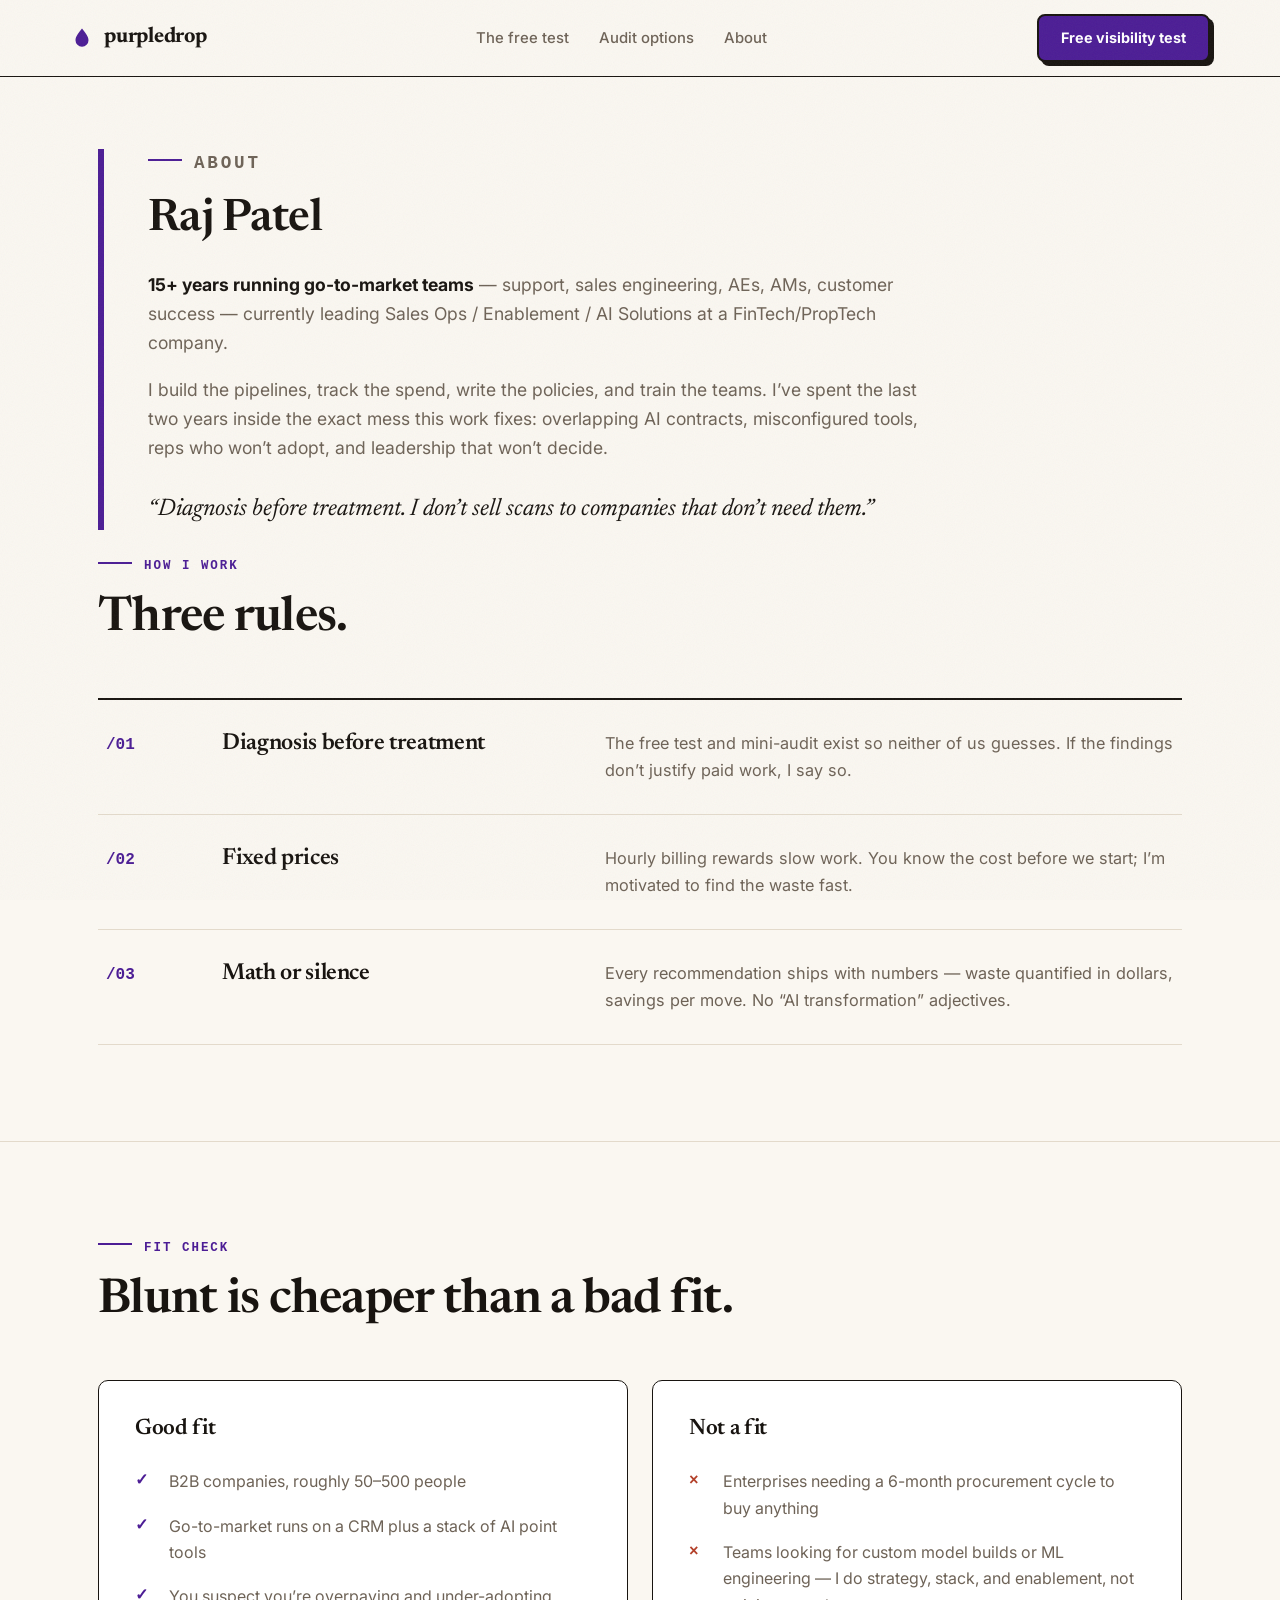
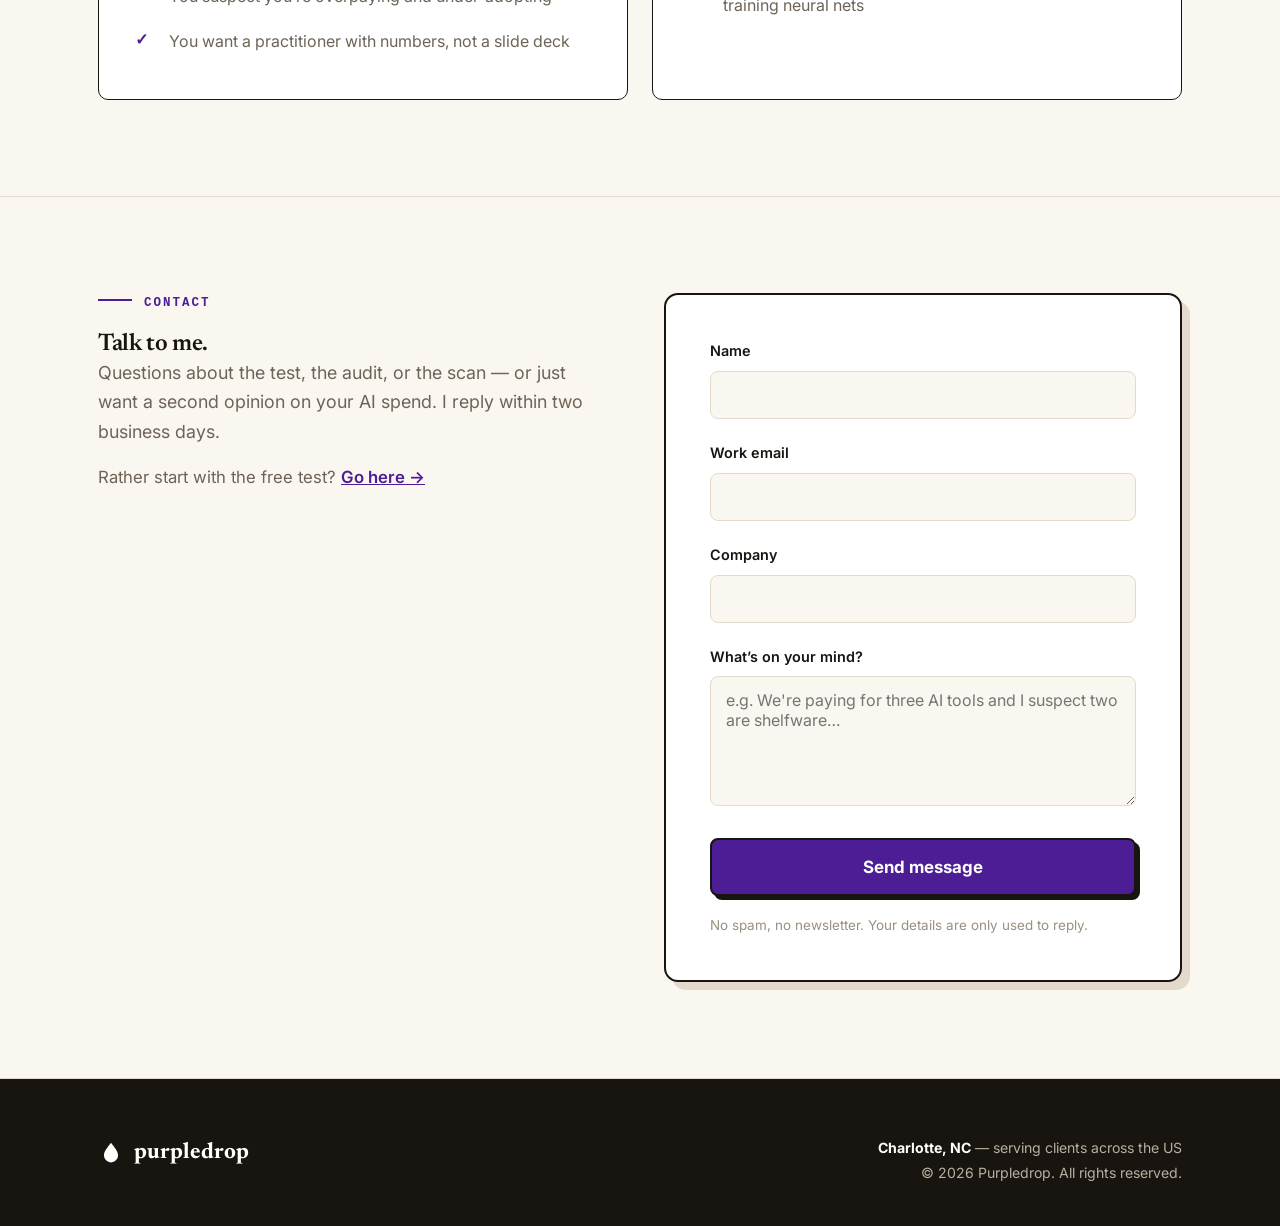
==== about.html @ 8ee3d96e "Purpledrop v4: 4-page funnel site (free AEO test -> free mini-audit -> paid scan)" ====
<!DOCTYPE html>
<html lang="en">
<head>
<meta charset="UTF-8">
<meta name="viewport" content="width=device-width, initial-scale=1.0">
<title>About — Purpledrop</title>
<meta name="description" content="Raj Patel: 15+ years running go-to-market teams, now helping B2B companies find the waste in their AI stacks. Diagnosis before treatment, fixed prices, math or silence.">
<link rel="preconnect" href="https://fonts.googleapis.com">
<link rel="preconnect" href="https://fonts.gstatic.com" crossorigin>
<link href="https://fonts.googleapis.com/css2?family=Inter:wght@400;500;600;700&family=Newsreader:ital,opsz,wght@0,6..72,400;0,6..72,600;0,6..72,700;1,6..72,400;1,6..72,600&display=swap" rel="stylesheet">
<link rel="stylesheet" href="styles.css">
<script>document.documentElement.classList.add('js');</script>
</head>
<body>

<header class="nav">
  <div class="wrap nav-inner">
    <a class="brand" href="index.html" aria-label="Purpledrop home">
      <svg class="dropmark" viewBox="0 0 24 24" aria-hidden="true"><path d="M12 2.5c3.2 4.1 6.5 7.9 6.5 11.7a6.5 6.5 0 1 1-13 0C5.5 10.4 8.8 6.6 12 2.5Z" fill="#4C1D95"/></svg>
      purpledrop
    </a>
    <nav class="nav-links" aria-label="Primary">
      <a href="test.html">The free test</a>
      <a href="audit.html">Audit options</a>
      <a href="about.html" aria-current="page">About</a>
    </nav>
    <a class="btn btn-sm" href="test.html">Free visibility test</a>
  </div>
</header>

<main>
  <!-- BIO -->
  <section class="section page-hero">
    <div class="wrap">
      <div class="about-card reveal">
        <p class="kicker"><span class="rule"></span>About</p>
        <h2>Raj Patel</h2>
        <p><strong>15+ years running go-to-market teams</strong> — support, sales engineering, AEs, AMs, customer success — currently leading Sales Ops / Enablement / AI Solutions at a FinTech/PropTech company.</p>
        <p>I build the pipelines, track the spend, write the policies, and train the teams. I&rsquo;ve spent the last two years inside the exact mess this work fixes: overlapping AI contracts, misconfigured tools, reps who won&rsquo;t adopt, and leadership that won&rsquo;t decide.</p>
        <p class="pull">&ldquo;Diagnosis before treatment. I don&rsquo;t sell scans to companies that don&rsquo;t need them.&rdquo;</p>
      </div>
    </div>
  </section>

  <!-- PRINCIPLES -->
  <section class="section" style="padding-top:0;">
    <div class="wrap">
      <div class="section-head">
        <p class="kicker reveal"><span class="rule"></span>How I work</p>
        <h2 class="reveal">Three rules.</h2>
      </div>
      <div class="rows">
        <div class="row reveal">
          <span class="n">/01</span>
          <h3>Diagnosis before treatment</h3>
          <p>The free test and mini-audit exist so neither of us guesses. If the findings don&rsquo;t justify paid work, I say so.</p>
        </div>
        <div class="row reveal">
          <span class="n">/02</span>
          <h3>Fixed prices</h3>
          <p>Hourly billing rewards slow work. You know the cost before we start; I&rsquo;m motivated to find the waste fast.</p>
        </div>
        <div class="row reveal">
          <span class="n">/03</span>
          <h3>Math or silence</h3>
          <p>Every recommendation ships with numbers — waste quantified in dollars, savings per move. No &ldquo;AI transformation&rdquo; adjectives.</p>
        </div>
      </div>
    </div>
  </section>

  <!-- FIT -->
  <section class="section">
    <div class="wrap">
      <div class="section-head">
        <p class="kicker reveal"><span class="rule"></span>Fit check</p>
        <h2 class="reveal">Blunt is cheaper than a bad fit.</h2>
      </div>
      <div class="fit-grid">
        <div class="fit fit-yes reveal">
          <h3>Good fit</h3>
          <ul>
            <li>B2B companies, roughly 50–500 people</li>
            <li>Go-to-market runs on a CRM plus a stack of AI point tools</li>
            <li>You suspect you&rsquo;re overpaying and under-adopting</li>
            <li>You want a practitioner with numbers, not a slide deck</li>
          </ul>
        </div>
        <div class="fit fit-no reveal">
          <h3>Not a fit</h3>
          <ul>
            <li>Enterprises needing a 6-month procurement cycle to buy anything</li>
            <li>Teams looking for custom model builds or ML engineering — I do strategy, stack, and enablement, not training neural nets</li>
          </ul>
        </div>
      </div>
    </div>
  </section>

  <!-- CONTACT -->
  <section id="contact" class="section">
    <div class="wrap contact-grid">
      <div class="reveal">
        <p class="kicker"><span class="rule"></span>Contact</p>
        <h2>Talk to me.</h2>
        <p class="section-sub">Questions about the test, the audit, or the scan — or just want a second opinion on your AI spend. I reply within two business days.</p>
        <p class="contact-note">Rather start with the free test? <a href="test.html" style="color:var(--purple);font-weight:600;">Go here →</a></p>
      </div>
      <!-- FORM BACKEND: not wired yet. See README before launch. -->
      <form data-lead method="POST" action="#" class="reveal">
        <label for="c-name">Name</label>
        <input id="c-name" name="name" type="text" required autocomplete="name">
        <label for="c-email">Work email</label>
        <input id="c-email" name="email" type="email" required autocomplete="email">
        <label for="c-company">Company</label>
        <input id="c-company" name="company" type="text" required autocomplete="organization">
        <label for="c-msg">What&rsquo;s on your mind?</label>
        <textarea id="c-msg" name="message" required placeholder="e.g. We're paying for three AI tools and I suspect two are shelfware…"></textarea>
        <button class="btn btn-lg btn-block" type="submit">Send message</button>
        <p class="form-note">No spam, no newsletter. Your details are only used to reply.</p>
        <p class="form-status" role="status"></p>
      </form>
    </div>
  </section>
</main>

<footer>
  <div class="wrap foot-inner">
    <a class="foot-brand" href="index.html">
      <svg class="dropmark" viewBox="0 0 24 24" aria-hidden="true"><path d="M12 2.5c3.2 4.1 6.5 7.9 6.5 11.7a6.5 6.5 0 1 1-13 0C5.5 10.4 8.8 6.6 12 2.5Z" fill="#fff"/></svg>
      purpledrop
    </a>
    <p class="foot-note"><strong>Charlotte, NC</strong> — serving clients across the US<br>&copy; 2026 Purpledrop. All rights reserved.</p>
  </div>
</footer>

<script type="module" src="main.js"></script>
</body>
</html>
---- styles.css ----
/* Purpledrop v3 — editorial, anti-slop.
   Paper + ink + one solid purple. Serif headlines, mono labels.
   No gradients-as-decoration, no glows, no glass. */
:root{
  --paper:#FAF7F1;
  --paper-deep:#F3EEE4;
  --card:#FFFFFF;
  --ink:#181410;
  --muted:#6E6357;
  --faint:#9A8F80;
  --line:#E3DACB;
  --purple:#4C1D95;
  --purple-deep:#3A1369;
  --purple-soft:#ECE4F7;
  --radius:10px;
  --font-display:"Newsreader",Georgia,"Times New Roman",serif;
  --font-body:"Inter",-apple-system,BlinkMacSystemFont,"Segoe UI",sans-serif;
  --font-mono:ui-monospace,"SF Mono","Cascadia Code",Menlo,Consolas,monospace;
}
*{box-sizing:border-box;margin:0;padding:0}
html{scroll-behavior:smooth}
body{font-family:var(--font-body);background:var(--paper);color:var(--ink);
  line-height:1.65;-webkit-font-smoothing:antialiased;overflow-x:hidden}
/* faint paper grain */
body::after{content:"";position:fixed;inset:0;pointer-events:none;z-index:200;opacity:.05;
  background-image:url("data:image/svg+xml,%3Csvg xmlns='http://www.w3.org/2000/svg' width='140' height='140'%3E%3Cfilter id='n'%3E%3CfeTurbulence type='fractalNoise' baseFrequency='0.9' numOctaves='2'/%3E%3C/filter%3E%3Crect width='140' height='140' filter='url(%23n)' opacity='1'/%3E%3C/svg%3E")}
h1,h2,h3{font-family:var(--font-display);line-height:1.08;letter-spacing:-.015em;font-weight:600}
.wrap{max-width:1140px;margin:0 auto;padding:0 28px}
::selection{background:var(--purple);color:#fff}

/* ---------- Kicker labels (mono, report-style) ---------- */
.kicker{font-family:var(--font-mono);font-size:.78rem;font-weight:600;letter-spacing:.16em;
  text-transform:uppercase;color:var(--purple);margin-bottom:18px}
.kicker .rule{display:inline-block;width:34px;height:2px;background:var(--purple);
  vertical-align:middle;margin-right:12px;transform:translateY(-3px)}

/* ---------- Nav ---------- */
.nav{position:sticky;top:0;z-index:100;background:rgba(250,247,241,.92);
  backdrop-filter:blur(10px);border-bottom:1px solid var(--ink)}
.nav-inner{display:flex;align-items:center;justify-content:space-between;padding:14px 0}
.brand{display:flex;align-items:center;gap:10px;text-decoration:none;color:var(--ink);
  font-family:var(--font-display);font-weight:700;font-size:1.35rem;letter-spacing:-.01em}
.brand .dropmark{width:24px;height:24px}
.nav-links{display:flex;gap:30px}
.nav-links a{color:var(--muted);text-decoration:none;font-size:.93rem;font-weight:500}
.nav-links a:hover{color:var(--ink);text-decoration:underline;text-underline-offset:4px}

/* ---------- Buttons: solid, hard shadow, tactile ---------- */
.btn{display:inline-block;background:var(--purple);color:#fff;font-weight:700;font-size:1rem;
  padding:15px 32px;border-radius:8px;text-decoration:none;border:2px solid var(--ink);
  box-shadow:4px 4px 0 var(--ink);cursor:pointer;font-family:var(--font-body);
  transition:transform .15s,box-shadow .15s}
.btn:hover{transform:translate(-2px,-2px);box-shadow:6px 6px 0 var(--ink);background:var(--purple-deep)}
.btn:active{transform:translate(2px,2px);box-shadow:0 0 0 var(--ink)}
.btn-sm{padding:10px 22px;font-size:.9rem}
.btn-lg{padding:17px 38px;font-size:1.06rem}
.btn-block{width:100%;margin-top:24px}
.btn-text{display:inline-block;font-weight:700;color:var(--ink);text-decoration:underline;
  text-decoration-thickness:2px;text-underline-offset:6px;text-decoration-color:var(--purple);
  padding:15px 4px;font-size:1rem}
.btn-text:hover{color:var(--purple)}

/* ---------- Hero ---------- */
.hero{border-bottom:1px solid var(--ink);padding:84px 0 96px;position:relative;overflow:hidden}
.hero-grid{display:grid;grid-template-columns:1.15fr .85fr;gap:48px;align-items:center}
.hero h1{font-size:clamp(2.9rem,6vw,4.9rem);margin:0 0 26px;max-width:12ch}
.hero h1 em{font-style:italic;color:var(--purple)}
.lede{font-size:1.22rem;color:var(--muted);max-width:34em;margin-bottom:38px}
.lede strong{color:var(--ink)}
.cta-row{display:flex;gap:26px;align-items:center;flex-wrap:wrap;margin-bottom:30px}
.hero-meta{font-family:var(--font-mono);font-size:.8rem;color:var(--faint);letter-spacing:.06em}
.hero-meta strong{color:var(--ink)}
/* 3D droplet stage */
.drop-stage{position:relative;display:flex;align-items:center;justify-content:center;min-height:420px}
#drop-3d{width:min(400px,80vw);height:min(400px,80vw);display:block;cursor:grab}
#drop-3d:active{cursor:grabbing}
.drop-fallback{width:min(300px,70vw);display:none}
.drop-shadow{position:absolute;bottom:8%;left:50%;transform:translateX(-50%);width:56%;height:34px;
  background:radial-gradient(ellipse at center,rgba(24,20,16,.28),transparent 70%)}
.drop-caption{position:absolute;bottom:-6px;left:50%;transform:translateX(-50%);
  font-family:var(--font-mono);font-size:.72rem;letter-spacing:.14em;color:var(--faint);white-space:nowrap}

/* ---------- Sections ---------- */
.section{padding:96px 0;border-bottom:1px solid var(--line)}
.section-head{margin-bottom:52px;max-width:760px}
.section-head h2{font-size:clamp(2rem,3.8vw,3rem);margin-bottom:16px}
.section-sub{color:var(--muted);font-size:1.12rem}

/* ---------- Reveal ---------- */
.reveal{transition:opacity .65s ease,transform .65s cubic-bezier(.2,.7,.3,1)}
.js .reveal{opacity:0;transform:translateY(22px)}
.reveal.visible{opacity:1;transform:none}
@media(prefers-reduced-motion:reduce){
  .reveal{opacity:1!important;transform:none!important;transition:none}
  html{scroll-behavior:auto}
}

/* ---------- Problem cards ---------- */
.problem-grid{display:grid;grid-template-columns:repeat(2,1fr);gap:24px}
.pcard{background:var(--card);border:1.5px solid var(--ink);border-radius:var(--radius);
  padding:32px;transition:transform .18s,box-shadow .18s}
.pcard:hover{transform:translate(-3px,-3px);box-shadow:6px 6px 0 var(--purple)}
.pcard .idx{font-family:var(--font-mono);font-size:.78rem;font-weight:700;color:var(--purple);
  letter-spacing:.12em;margin-bottom:14px}
.pcard h3{font-size:1.35rem;margin-bottom:10px}
.pcard p{color:var(--muted)}
.pcard p strong{color:var(--ink)}

/* ---------- Deliverables: report rows ---------- */
.rows{border-top:2px solid var(--ink)}
.row{display:grid;grid-template-columns:88px 1fr 1.6fr;gap:28px;align-items:baseline;
  padding:30px 8px;border-bottom:1px solid var(--line);transition:background .18s}
.row:hover{background:var(--purple-soft)}
.row .n{font-family:var(--font-mono);font-weight:700;font-size:1rem;color:var(--purple)}
.row h3{font-size:1.45rem}
.row p{color:var(--muted);font-size:1.02rem}

/* ---------- Process ---------- */
.steps{display:grid;grid-template-columns:1fr 1fr;gap:24px}
.step{background:var(--card);border:1.5px solid var(--ink);border-radius:var(--radius);padding:38px}
.step .wk{font-family:var(--font-mono);font-size:.78rem;font-weight:700;letter-spacing:.16em;
  color:#fff;background:var(--ink);display:inline-block;padding:6px 14px;border-radius:999px;margin-bottom:18px}
.step h3{font-size:1.6rem;margin-bottom:12px}
.step p{color:var(--muted);margin-bottom:8px}
.step ul{margin:16px 0 0 20px;color:var(--muted)}
.step li{margin-bottom:8px}
.step li::marker{color:var(--purple)}

/* ---------- Pricing ---------- */
.price-panel{background:var(--card);border:2px solid var(--ink);border-radius:14px;
  box-shadow:8px 8px 0 var(--purple);display:grid;grid-template-columns:1.1fr 1fr;overflow:hidden}
.price-main{padding:52px}
.price-main .amount{font-family:var(--font-display);font-size:clamp(3.2rem,5vw,4.4rem);
  font-weight:700;letter-spacing:-.02em;line-height:1}
.price-main .per{font-family:var(--font-mono);font-size:.85rem;color:var(--muted);margin:10px 0 24px}
.price-main ul{list-style:none;margin-bottom:34px}
.price-main li{padding:11px 0;border-bottom:1px solid var(--line);font-size:1rem}
.price-main li:last-child{border:none}
.price-main li::before{content:"—";color:var(--purple);font-weight:700;margin-right:12px}
.guarantee{background:var(--purple);color:#fff;padding:52px;display:flex;flex-direction:column;justify-content:center}
.guarantee .g-label{font-family:var(--font-mono);font-size:.75rem;font-weight:700;letter-spacing:.18em;
  text-transform:uppercase;color:#D9C9F5;margin-bottom:16px}
.guarantee h3{font-size:1.7rem;margin-bottom:14px;color:#fff}
.guarantee p{color:#E4D9F7}
.guarantee p + p{margin-top:12px;font-size:.95rem;color:#CBB8EE;font-style:italic;font-family:var(--font-display);font-size:1.08rem}

/* ---------- Fit ---------- */
.fit-grid{display:grid;grid-template-columns:1fr 1fr;gap:24px}
.fit{background:var(--card);border:1.5px solid var(--ink);border-radius:var(--radius);padding:36px}
.fit h3{font-size:1.4rem;margin-bottom:18px}
.fit ul{list-style:none}
.fit li{padding:9px 0 9px 34px;position:relative;color:var(--muted)}
.fit li::before{position:absolute;left:0;font-family:var(--font-mono);font-weight:700}
.fit-yes li::before{content:"✓";color:var(--purple)}
.fit-no li::before{content:"×";color:#B3402A}

/* ---------- About ---------- */
.about-card{border-left:6px solid var(--purple);padding-left:44px;max-width:860px}
.about-card h2{font-size:clamp(2rem,3.6vw,2.8rem);margin-bottom:26px}
.about-card p{color:var(--muted);font-size:1.1rem;margin-bottom:18px;max-width:44em}
.about-card p strong{color:var(--ink)}
.pull{font-family:var(--font-display);font-style:italic;font-size:1.5rem!important;
  color:var(--ink)!important;margin-top:28px!important}

/* ---------- FAQ ---------- */
.faq-list{max-width:820px}
.faq-list details{border-top:1.5px solid var(--ink);padding:24px 4px}
.faq-list details:last-child{border-bottom:1.5px solid var(--ink)}
.faq-list summary{font-family:var(--font-display);font-weight:600;font-size:1.25rem;cursor:pointer;
  list-style:none;display:flex;justify-content:space-between;align-items:baseline;gap:20px}
.faq-list summary::-webkit-details-marker{display:none}
.faq-list summary::after{content:"+";font-family:var(--font-mono);color:var(--purple);
  font-size:1.4rem;flex-shrink:0;transition:transform .2s}
.faq-list details[open] summary::after{transform:rotate(45deg)}
.faq-list details p{color:var(--muted);margin-top:12px;max-width:42em}

/* ---------- Contact ---------- */
.contact-grid{display:grid;grid-template-columns:1fr 1.05fr;gap:72px;align-items:start}
.contact-note{color:var(--muted);font-size:1.05rem;margin-top:18px}
form{background:var(--card);border:2px solid var(--ink);border-radius:14px;padding:44px;
  box-shadow:8px 8px 0 var(--line)}
label{display:block;font-weight:600;font-size:.9rem;margin:22px 0 8px}
label:first-child{margin-top:0}
input,select,textarea{width:100%;padding:13px 15px;border:1.5px solid var(--line);border-radius:8px;
  font-size:1rem;font-family:var(--font-body);background:var(--paper);color:var(--ink);
  transition:border-color .15s,box-shadow .15s}
input:focus,select:focus,textarea:focus{outline:none;border-color:var(--purple);
  box-shadow:0 0 0 3px var(--purple-soft);background:#fff}
textarea{min-height:130px;resize:vertical}
.form-note{font-size:.84rem;color:var(--faint);margin-top:18px}
#form-status{margin-top:16px;font-weight:600;display:none;color:var(--purple)}

/* ---------- Footer ---------- */
footer{background:var(--ink);color:#B9AF9F;padding:56px 0 40px}
.foot-inner{display:flex;justify-content:space-between;align-items:flex-start;gap:24px;flex-wrap:wrap}
.foot-brand{display:flex;align-items:center;gap:10px;font-family:var(--font-display);
  font-weight:700;font-size:1.4rem;color:#fff;text-decoration:none}
.foot-brand .dropmark{width:26px;height:26px}
footer .foot-note{font-size:.88rem;line-height:1.8;text-align:right}
footer .foot-note strong{color:#fff}

/* ---------- Inner pages ---------- */
.page-hero{padding:72px 0 8px;border-bottom:none}
.page-hero h1{margin-bottom:0}
/* ---------- 3-col steps ---------- */
.steps-3{grid-template-columns:repeat(3,1fr)}
/* ---------- Why-free box ---------- */
.whyfree{border:2px solid var(--ink);border-radius:14px;padding:52px;background:var(--card);
  box-shadow:8px 8px 0 var(--purple-soft);max-width:860px}
.whyfree h2{margin-bottom:18px}
.whyfree p{color:var(--muted);font-size:1.1rem;max-width:40em}
.whyfree-sign{font-family:var(--font-display);font-style:italic;color:var(--ink)!important;
  margin-top:20px!important;font-size:1.25rem!important}
/* ---------- CTA band ---------- */
.band{background:var(--purple);color:#fff;text-align:center;padding:88px 0;border-bottom:1px solid var(--ink)}
.band h2{color:#fff;font-size:clamp(2rem,4vw,3rem);margin-bottom:14px}
.band p{color:#D9C9F5;font-size:1.12rem;margin-bottom:34px}
.btn-light{background:#fff;color:var(--purple-deep);border-color:var(--ink)}
.btn-light:hover{background:var(--purple-soft);color:var(--purple-deep)}
/* ---------- Dropmark + form status ---------- */
.dropmark{width:24px;height:24px;flex-shrink:0}
.foot-brand .dropmark{width:26px;height:26px}
.form-status{margin-top:16px;font-weight:600;display:none;color:var(--purple)}

/* ---------- Responsive ---------- */
@media(max-width:920px){
  .nav-links{display:none}
  .hero{padding:60px 0 72px}
  .hero-grid{grid-template-columns:1fr;gap:36px}
  .drop-stage{min-height:300px}
  .problem-grid,.fit-grid,.contact-grid{grid-template-columns:1fr}
  .row{grid-template-columns:1fr;gap:8px}
  .steps{grid-template-columns:1fr}
  .price-panel{grid-template-columns:1fr}
  .guarantee{padding:40px 32px}
  .section{padding:72px 0}
  form{padding:32px 24px}
  footer .foot-note{text-align:left}
}
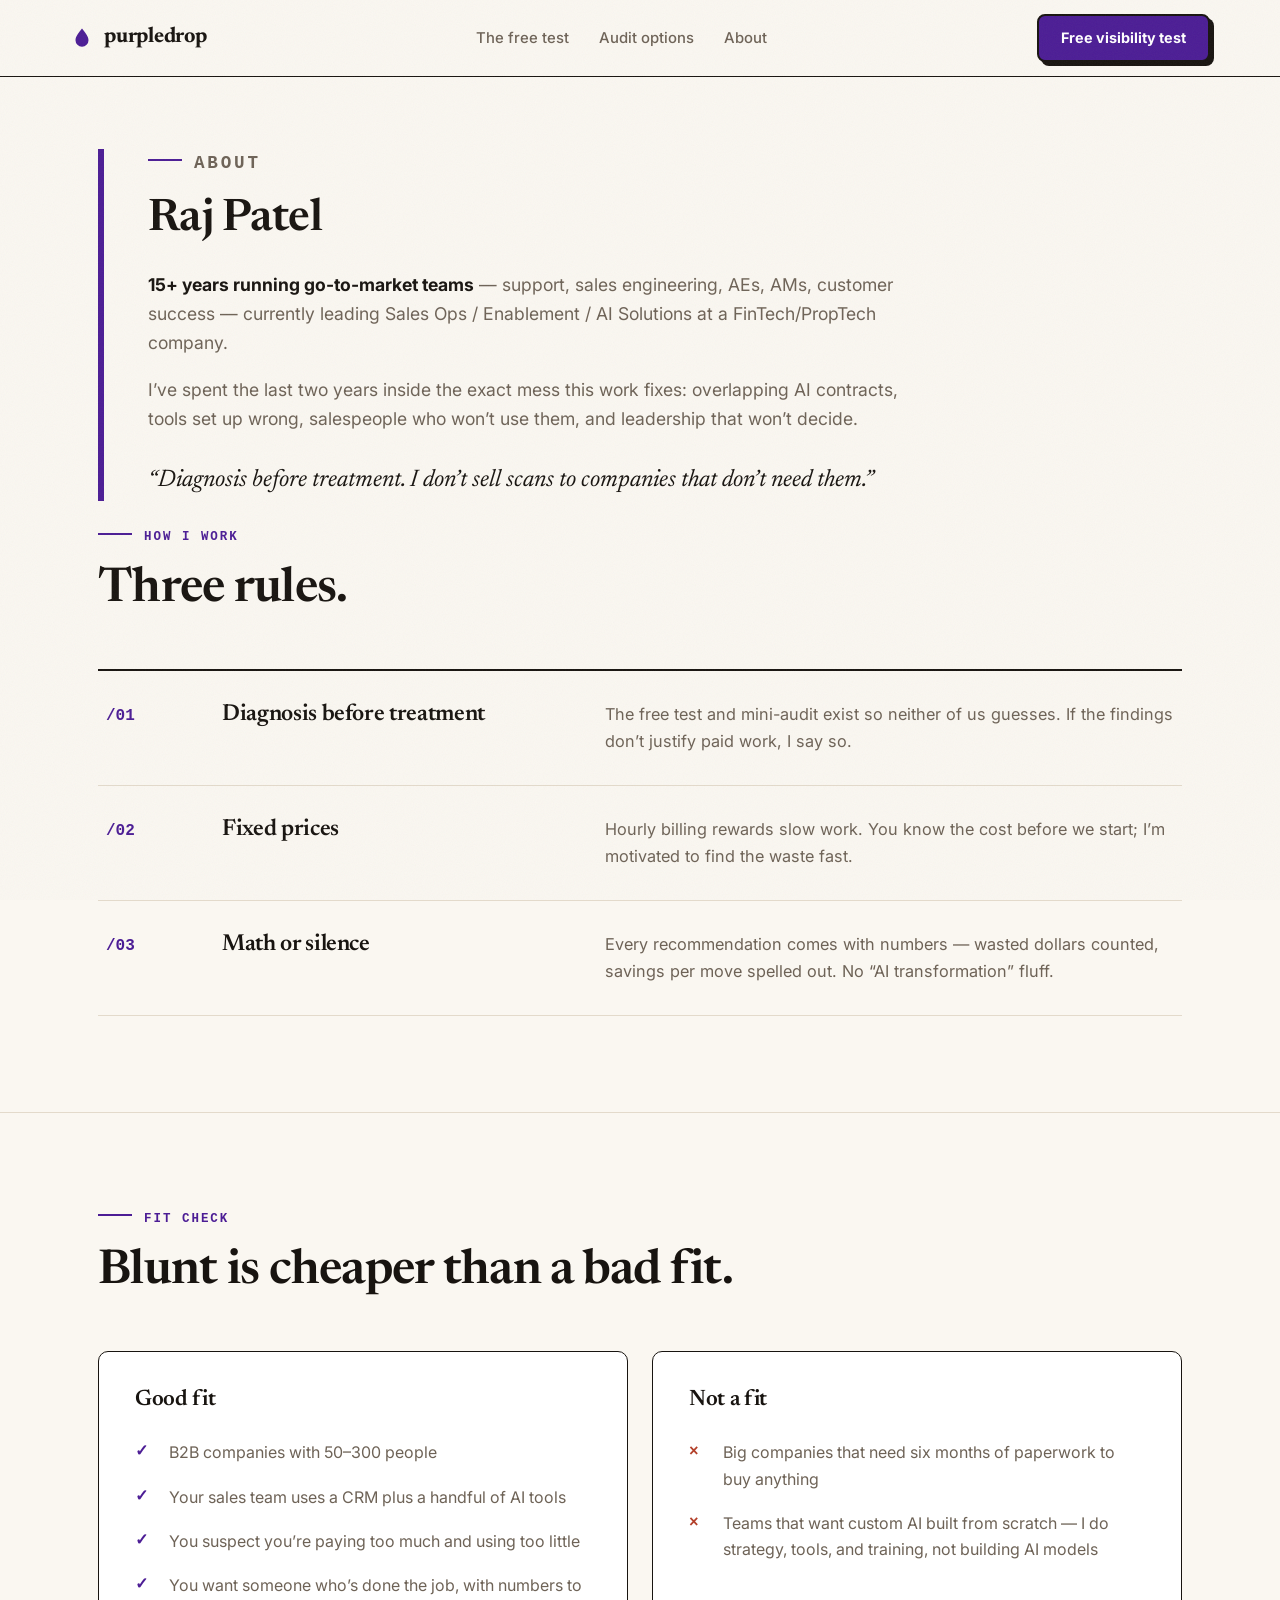
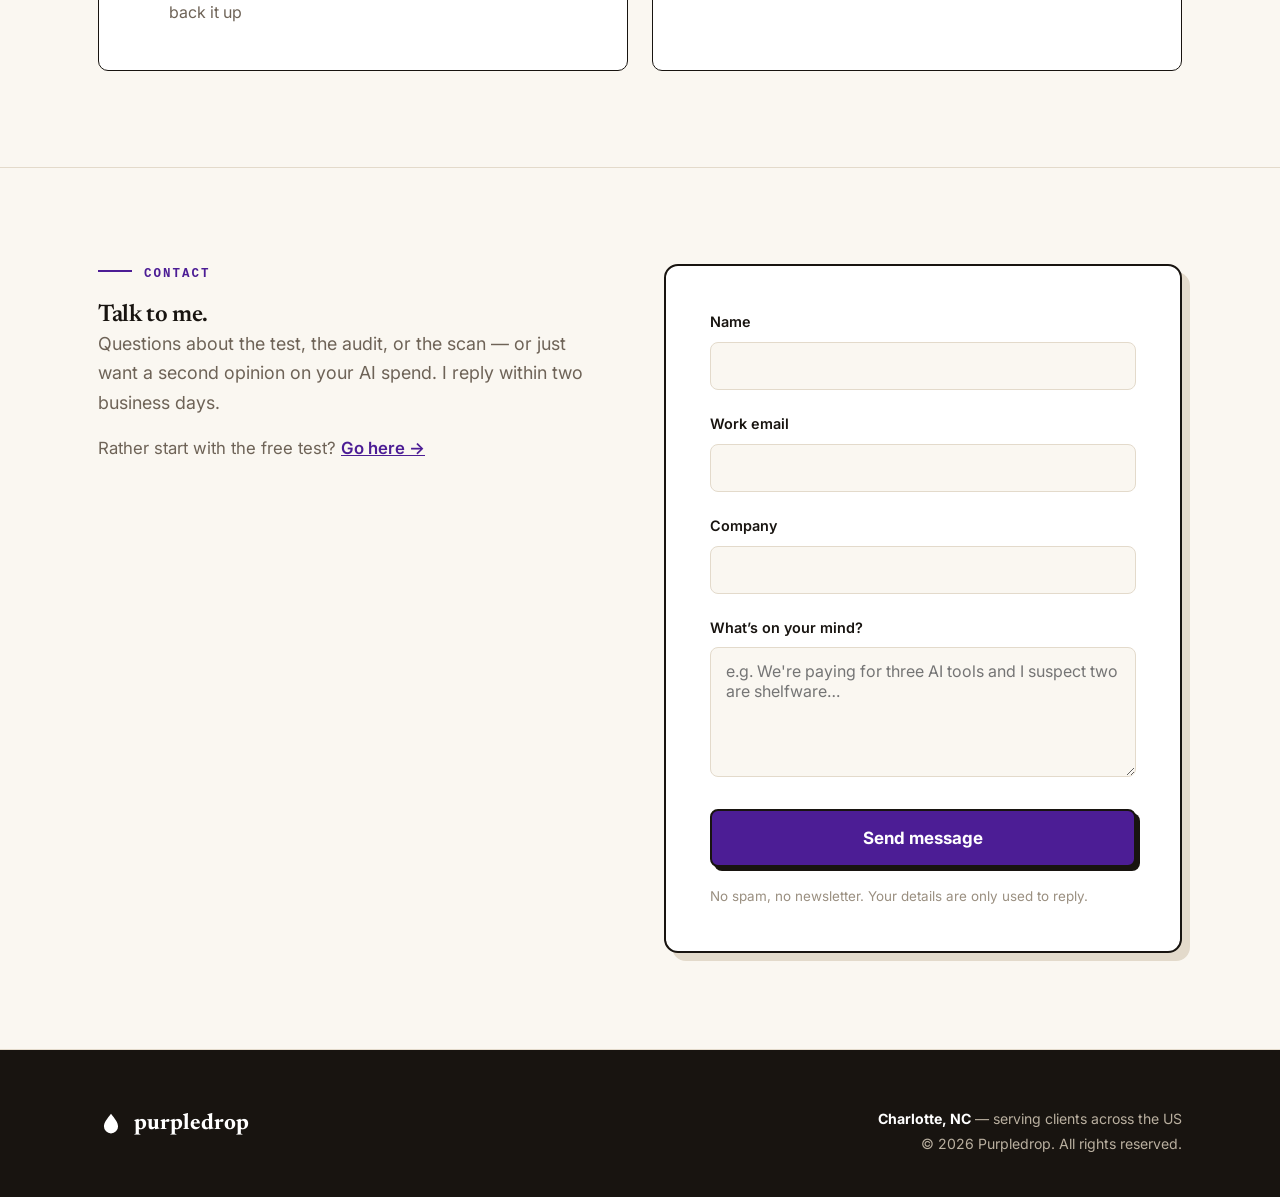
==== commit 74703fbd: "Purpledrop v4.1: plain-language copy for business owners/C-suite, ICP 50-300" ====
--- a/about.html
+++ b/about.html
@@ -36,7 +36,7 @@
         <p class="kicker"><span class="rule"></span>About</p>
         <h2>Raj Patel</h2>
         <p><strong>15+ years running go-to-market teams</strong> — support, sales engineering, AEs, AMs, customer success — currently leading Sales Ops / Enablement / AI Solutions at a FinTech/PropTech company.</p>
-        <p>I build the pipelines, track the spend, write the policies, and train the teams. I&rsquo;ve spent the last two years inside the exact mess this work fixes: overlapping AI contracts, misconfigured tools, reps who won&rsquo;t adopt, and leadership that won&rsquo;t decide.</p>
+        <p>I&rsquo;ve spent the last two years inside the exact mess this work fixes: overlapping AI contracts, tools set up wrong, salespeople who won&rsquo;t use them, and leadership that won&rsquo;t decide.</p>
         <p class="pull">&ldquo;Diagnosis before treatment. I don&rsquo;t sell scans to companies that don&rsquo;t need them.&rdquo;</p>
       </div>
     </div>
@@ -63,7 +63,7 @@
         <div class="row reveal">
           <span class="n">/03</span>
           <h3>Math or silence</h3>
-          <p>Every recommendation ships with numbers — waste quantified in dollars, savings per move. No &ldquo;AI transformation&rdquo; adjectives.</p>
+          <p>Every recommendation comes with numbers — wasted dollars counted, savings per move spelled out. No &ldquo;AI transformation&rdquo; fluff.</p>
         </div>
       </div>
     </div>
@@ -80,17 +80,17 @@
         <div class="fit fit-yes reveal">
           <h3>Good fit</h3>
           <ul>
-            <li>B2B companies, roughly 50–500 people</li>
-            <li>Go-to-market runs on a CRM plus a stack of AI point tools</li>
-            <li>You suspect you&rsquo;re overpaying and under-adopting</li>
-            <li>You want a practitioner with numbers, not a slide deck</li>
+            <li>B2B companies with 50–300 people</li>
+            <li>Your sales team uses a CRM plus a handful of AI tools</li>
+            <li>You suspect you&rsquo;re paying too much and using too little</li>
+            <li>You want someone who&rsquo;s done the job, with numbers to back it up</li>
           </ul>
         </div>
         <div class="fit fit-no reveal">
           <h3>Not a fit</h3>
           <ul>
-            <li>Enterprises needing a 6-month procurement cycle to buy anything</li>
-            <li>Teams looking for custom model builds or ML engineering — I do strategy, stack, and enablement, not training neural nets</li>
+            <li>Big companies that need six months of paperwork to buy anything</li>
+            <li>Teams that want custom AI built from scratch — I do strategy, tools, and training, not building AI models</li>
           </ul>
         </div>
       </div>
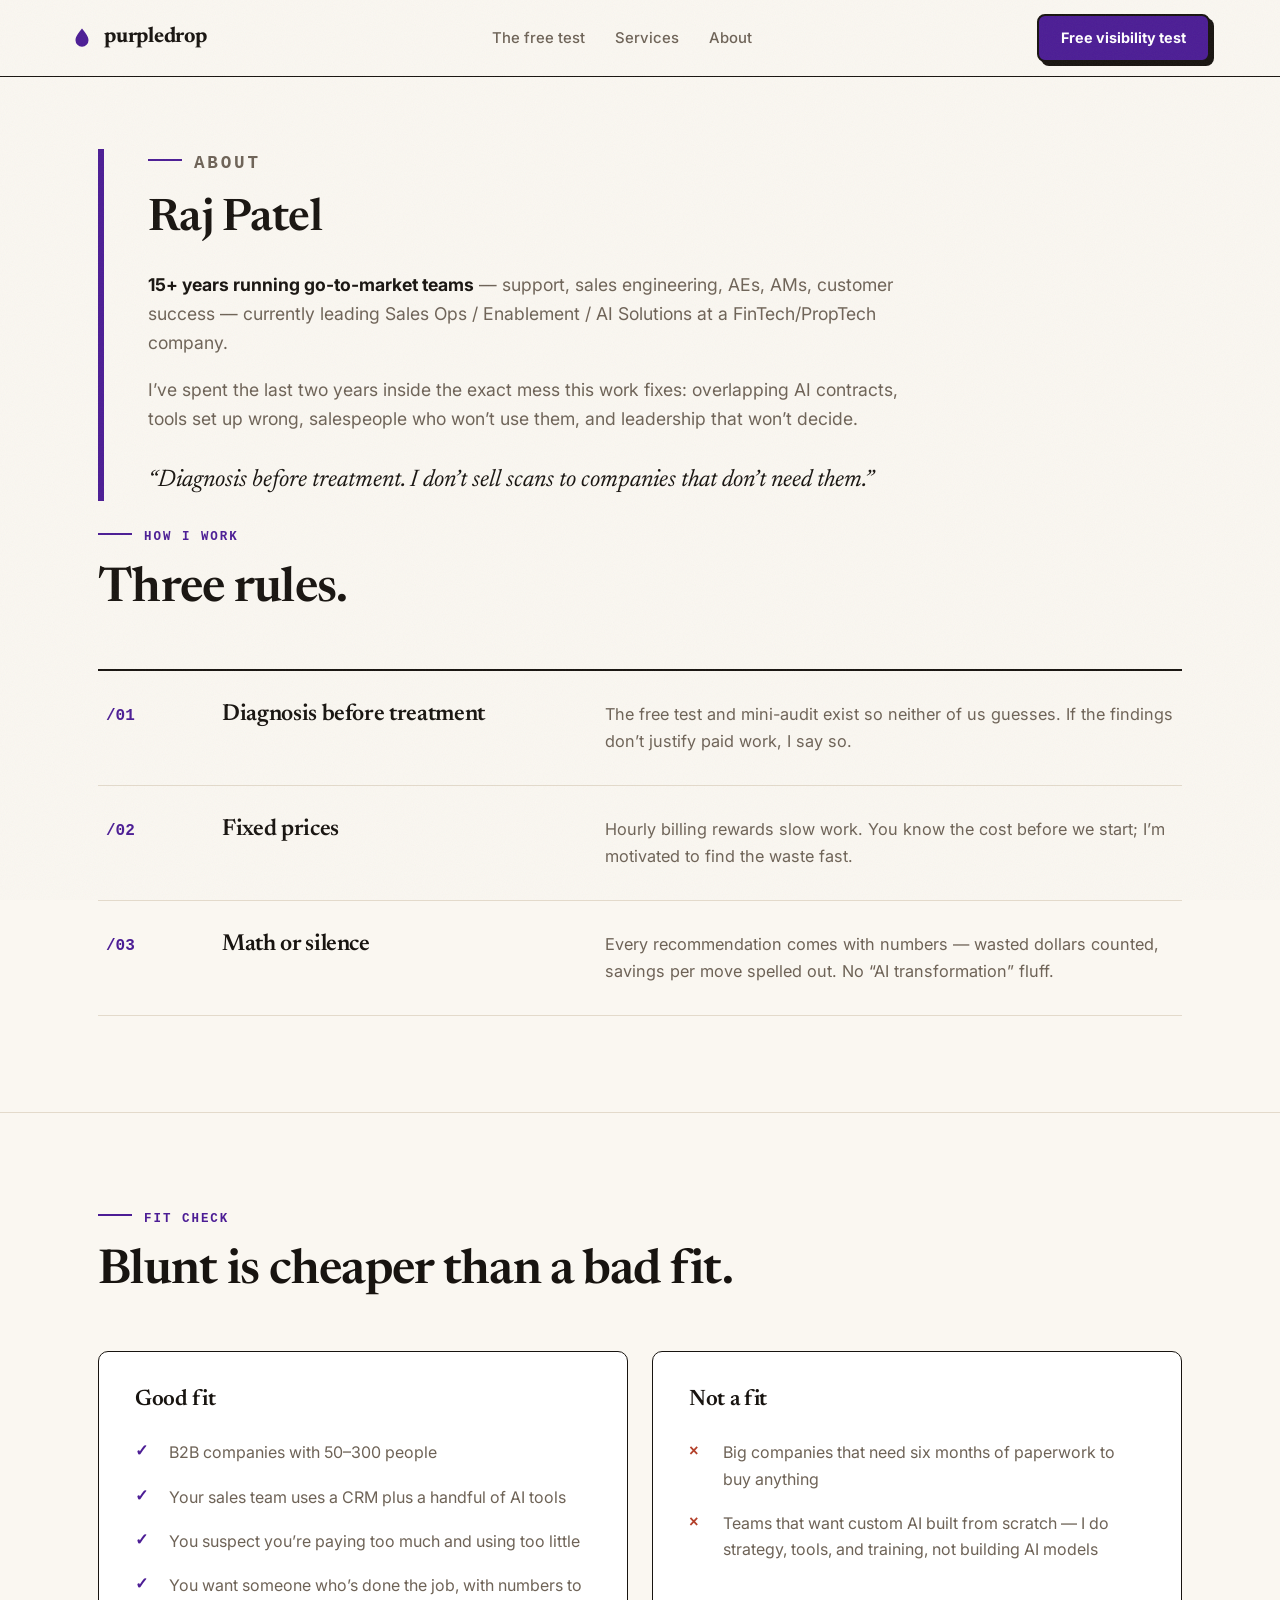
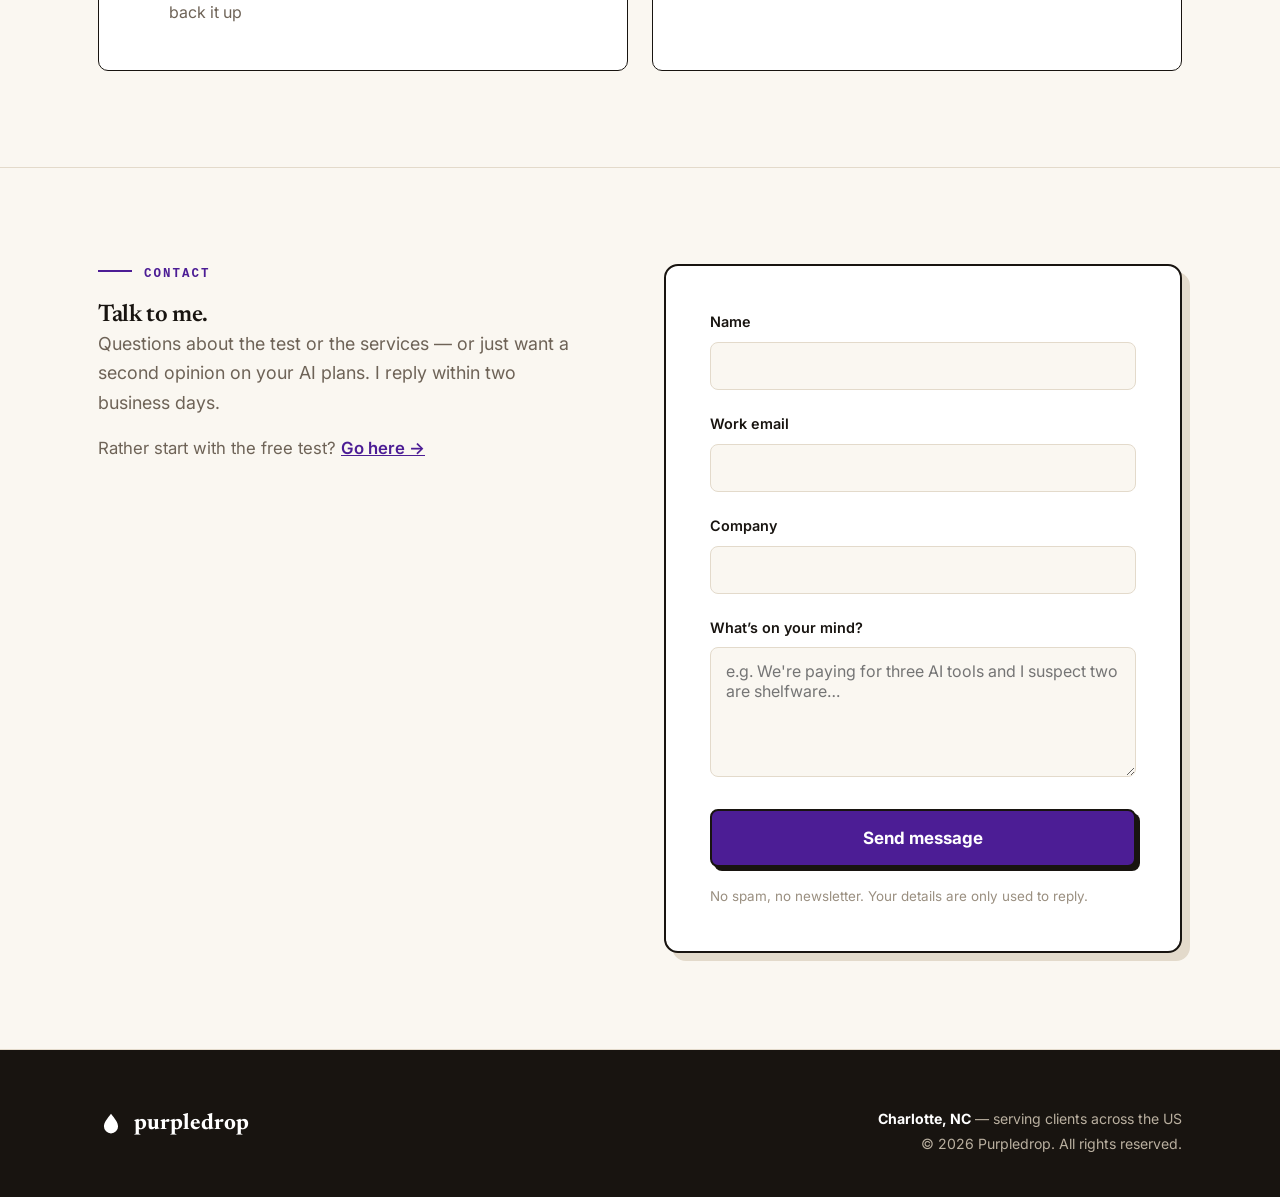
==== commit ef210c06: "Purpledrop v5: new lineup - AI audit $2,500, website update, full redesign; clear 3-service path" ====
--- a/about.html
+++ b/about.html
@@ -21,7 +21,7 @@
     </a>
     <nav class="nav-links" aria-label="Primary">
       <a href="test.html">The free test</a>
-      <a href="audit.html">Audit options</a>
+      <a href="services.html">Services</a>
       <a href="about.html" aria-current="page">About</a>
     </nav>
     <a class="btn btn-sm" href="test.html">Free visibility test</a>
@@ -103,7 +103,7 @@
       <div class="reveal">
         <p class="kicker"><span class="rule"></span>Contact</p>
         <h2>Talk to me.</h2>
-        <p class="section-sub">Questions about the test, the audit, or the scan — or just want a second opinion on your AI spend. I reply within two business days.</p>
+        <p class="section-sub">Questions about the test or the services — or just want a second opinion on your AI plans. I reply within two business days.</p>
         <p class="contact-note">Rather start with the free test? <a href="test.html" style="color:var(--purple);font-weight:600;">Go here →</a></p>
       </div>
       <!-- FORM BACKEND: not wired yet. See README before launch. -->
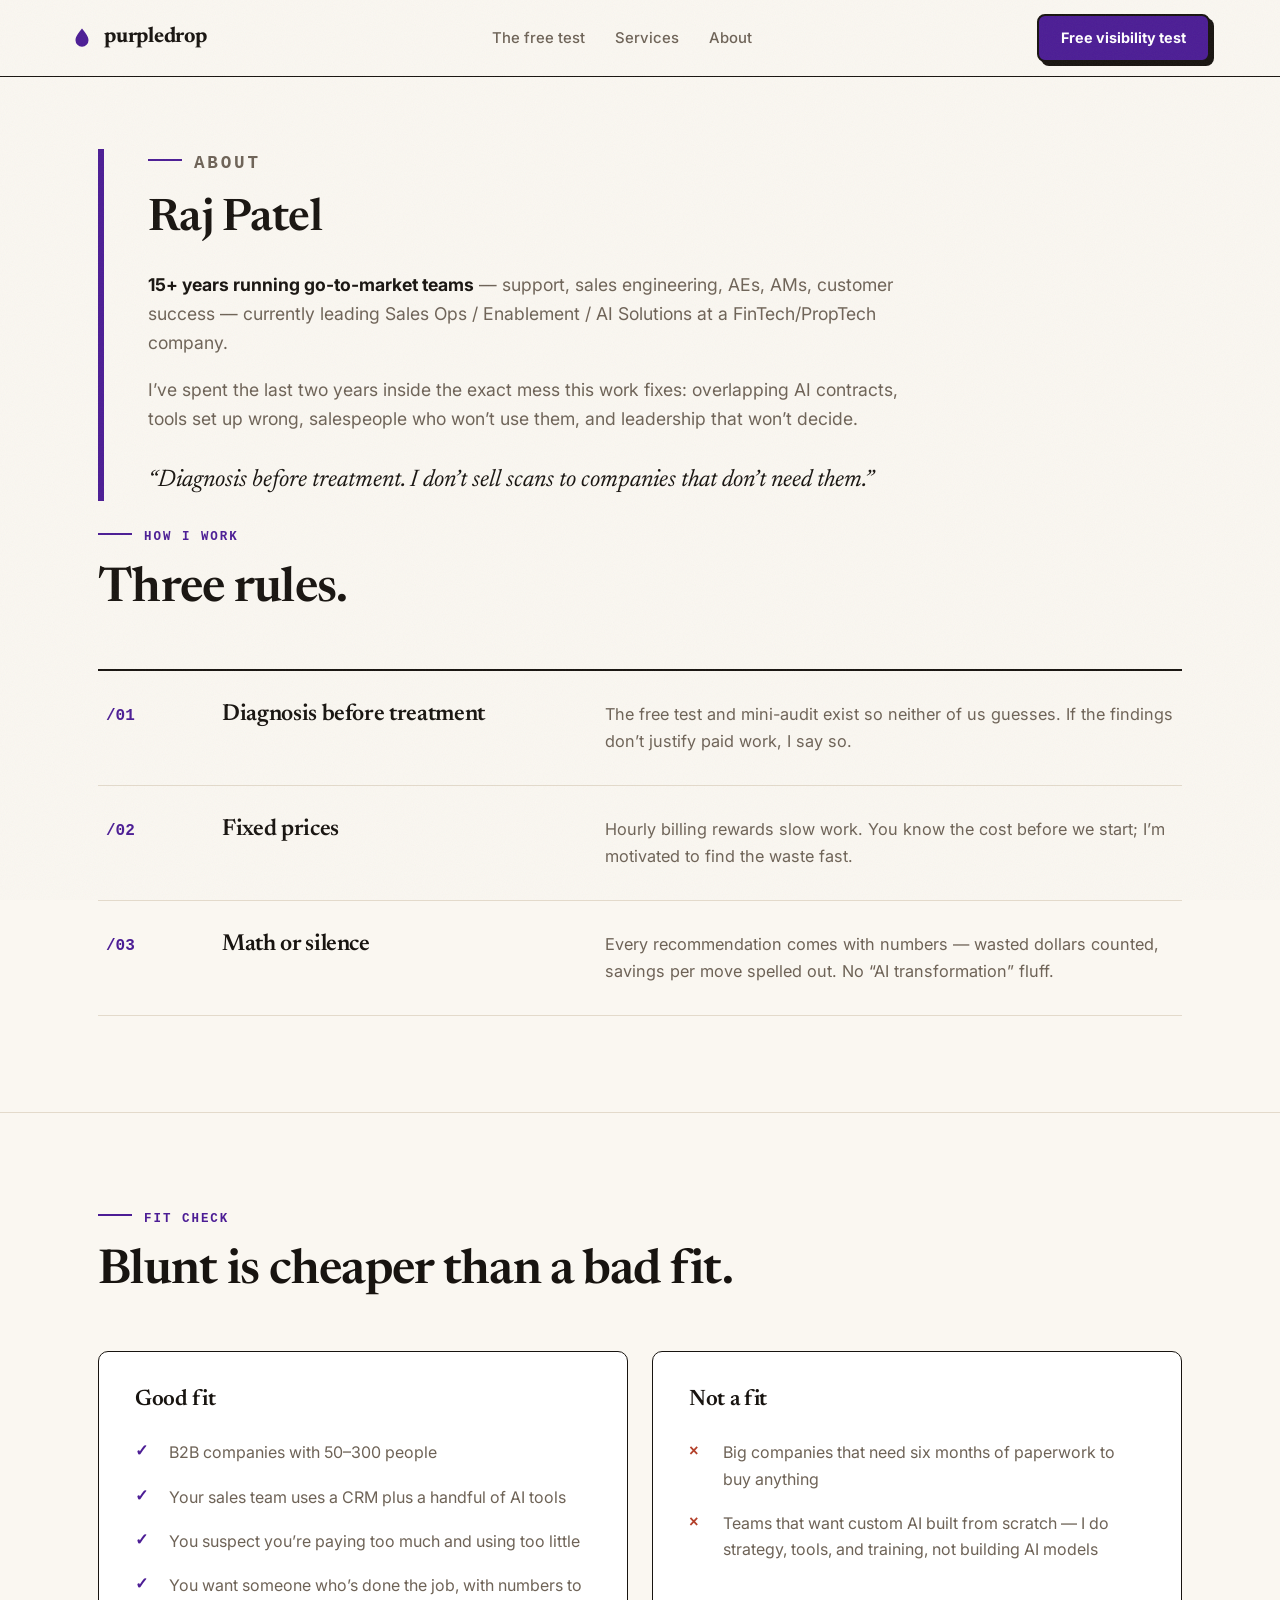
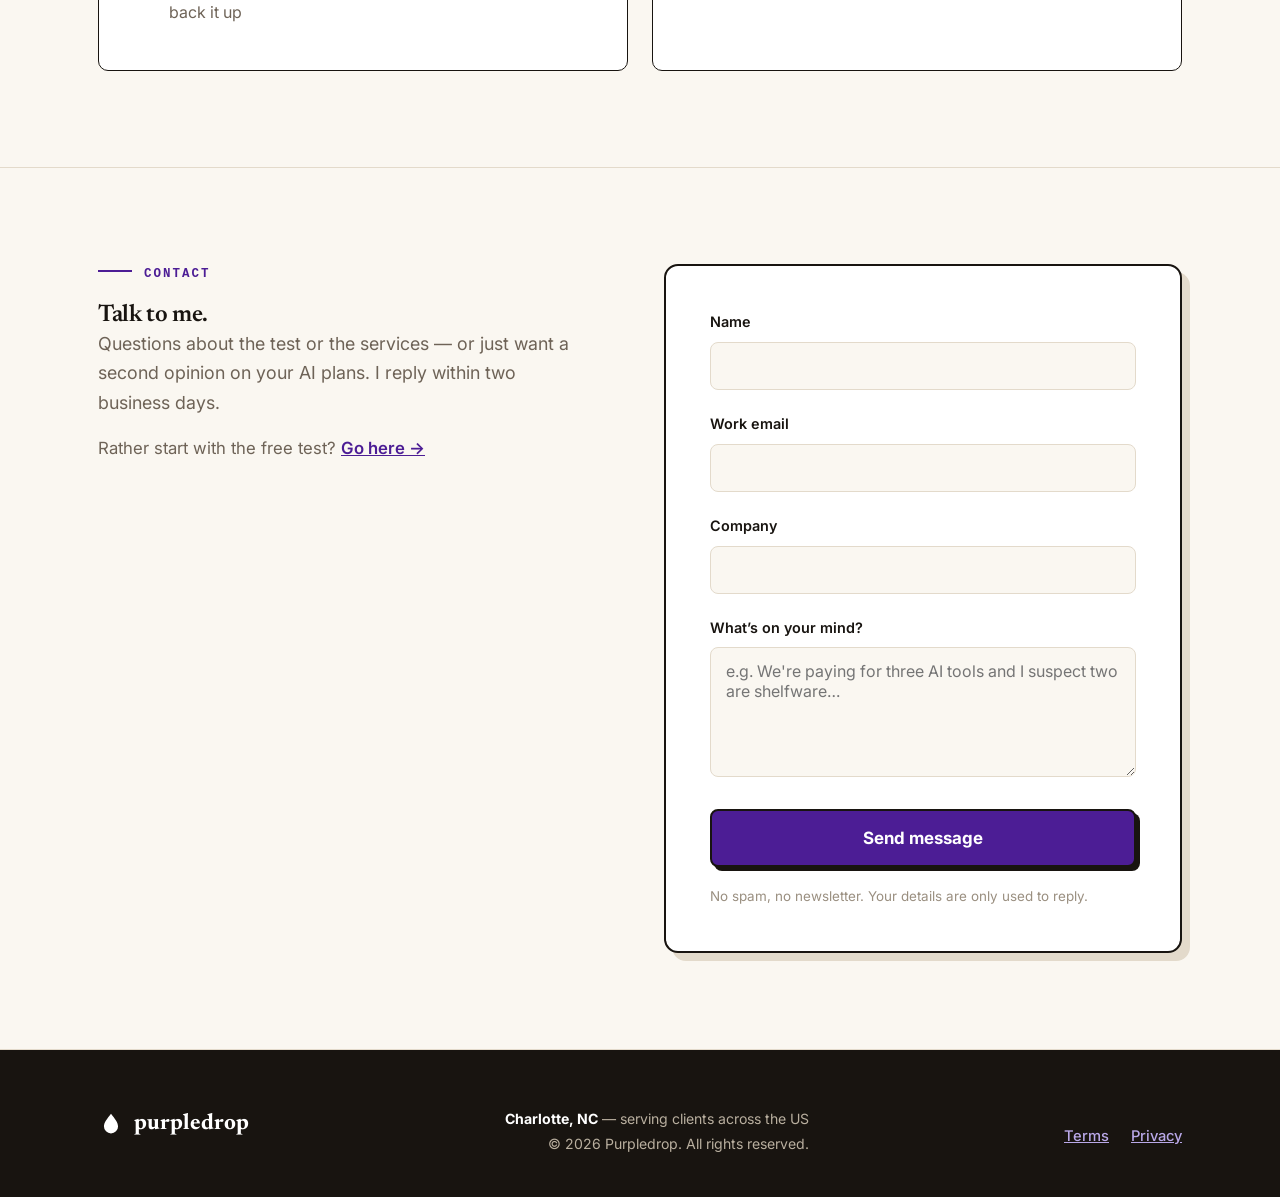
==== commit 2230edcb: "Purpledrop v5.1: Terms & Privacy pages, footer legal links" ====
--- a/about.html
+++ b/about.html
@@ -131,6 +131,10 @@
       purpledrop
     </a>
     <p class="foot-note"><strong>Charlotte, NC</strong> — serving clients across the US<br>&copy; 2026 Purpledrop. All rights reserved.</p>
+    <nav class="foot-links" aria-label="Legal">
+      <a href="terms.html">Terms</a>
+      <a href="privacy.html">Privacy</a>
+    </nav>
   </div>
 </footer>
 
--- a/styles.css
+++ b/styles.css
@@ -196,6 +196,15 @@
 .foot-brand{display:flex;align-items:center;gap:10px;font-family:var(--font-display);
   font-weight:700;font-size:1.4rem;color:#fff;text-decoration:none}
 .foot-brand .dropmark{width:26px;height:26px}
+.foot-links{display:flex;gap:22px;margin-top:18px}
+.foot-links a{color:#B9A8E8;font-size:.92rem;font-weight:500}
+.foot-links a:hover{color:#fff}
+/* ---------- Legal pages ---------- */
+.legal-body{max-width:760px}
+.legal-body>div{margin-bottom:36px}
+.legal-body h3{font-family:var(--font-display);font-size:1.45rem;margin-bottom:12px;color:var(--ink)}
+.legal-body p{color:var(--muted);margin-bottom:12px}
+.legal-body p strong{color:var(--ink)}
 footer .foot-note{font-size:.88rem;line-height:1.8;text-align:right}
 footer .foot-note strong{color:#fff}
 
@@ -219,7 +228,6 @@
 .btn-light:hover{background:var(--purple-soft);color:var(--purple-deep)}
 /* ---------- Dropmark + form status ---------- */
 .dropmark{width:24px;height:24px;flex-shrink:0}
-.foot-brand .dropmark{width:26px;height:26px}
 .form-status{margin-top:16px;font-weight:600;display:none;color:var(--purple)}
 
 /* ---------- Responsive ---------- */
